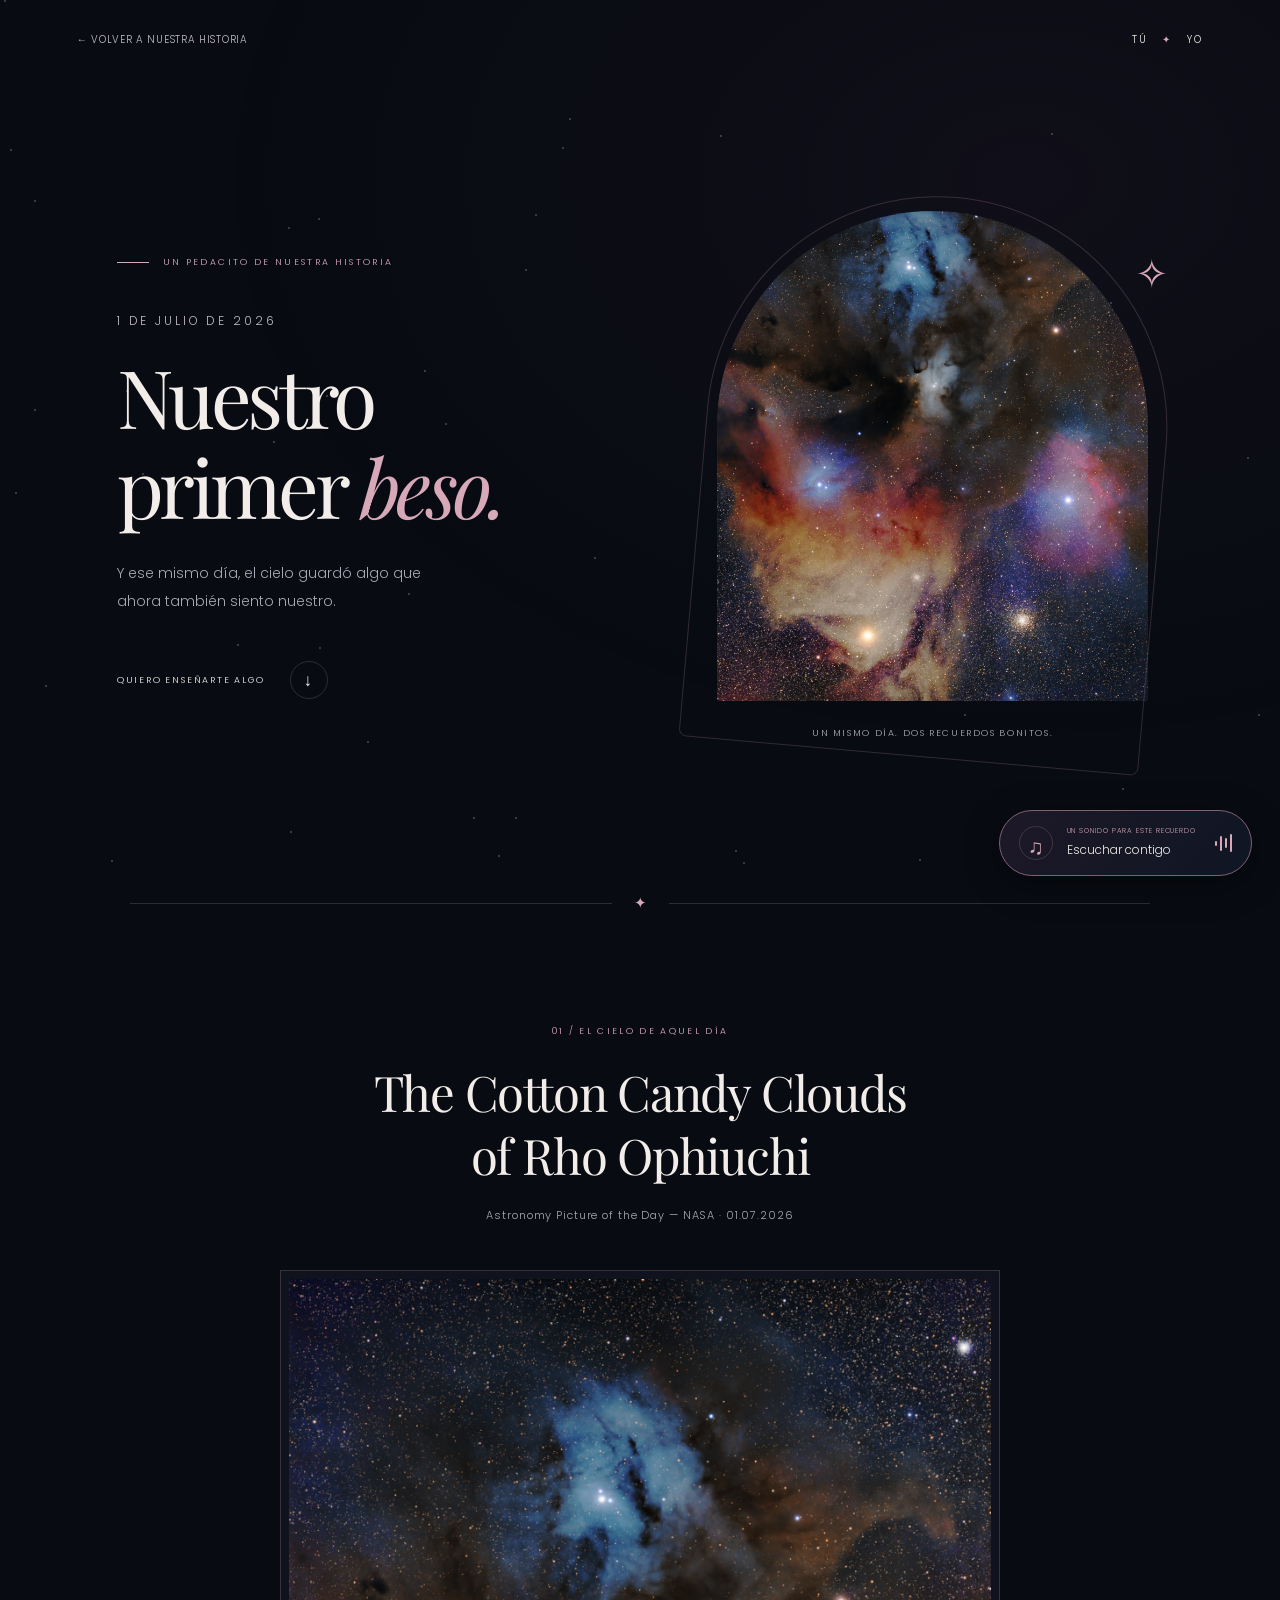
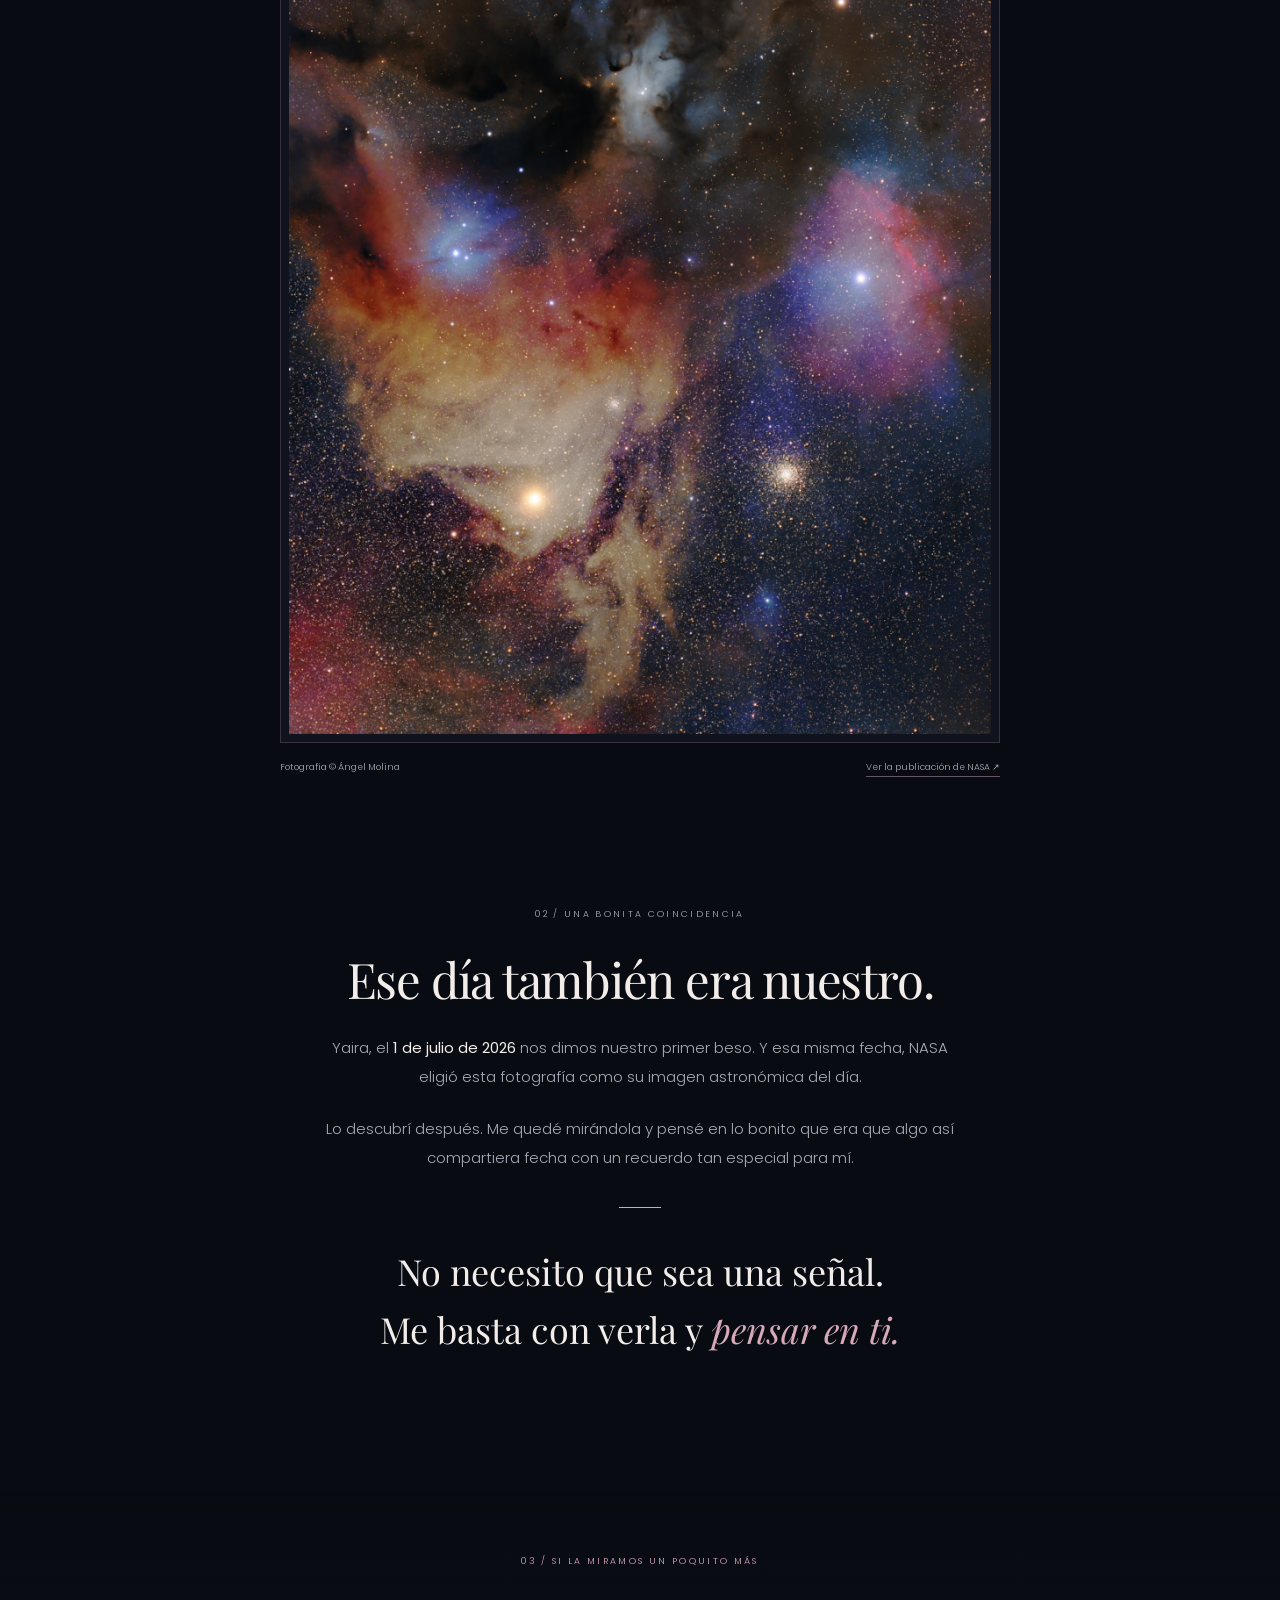
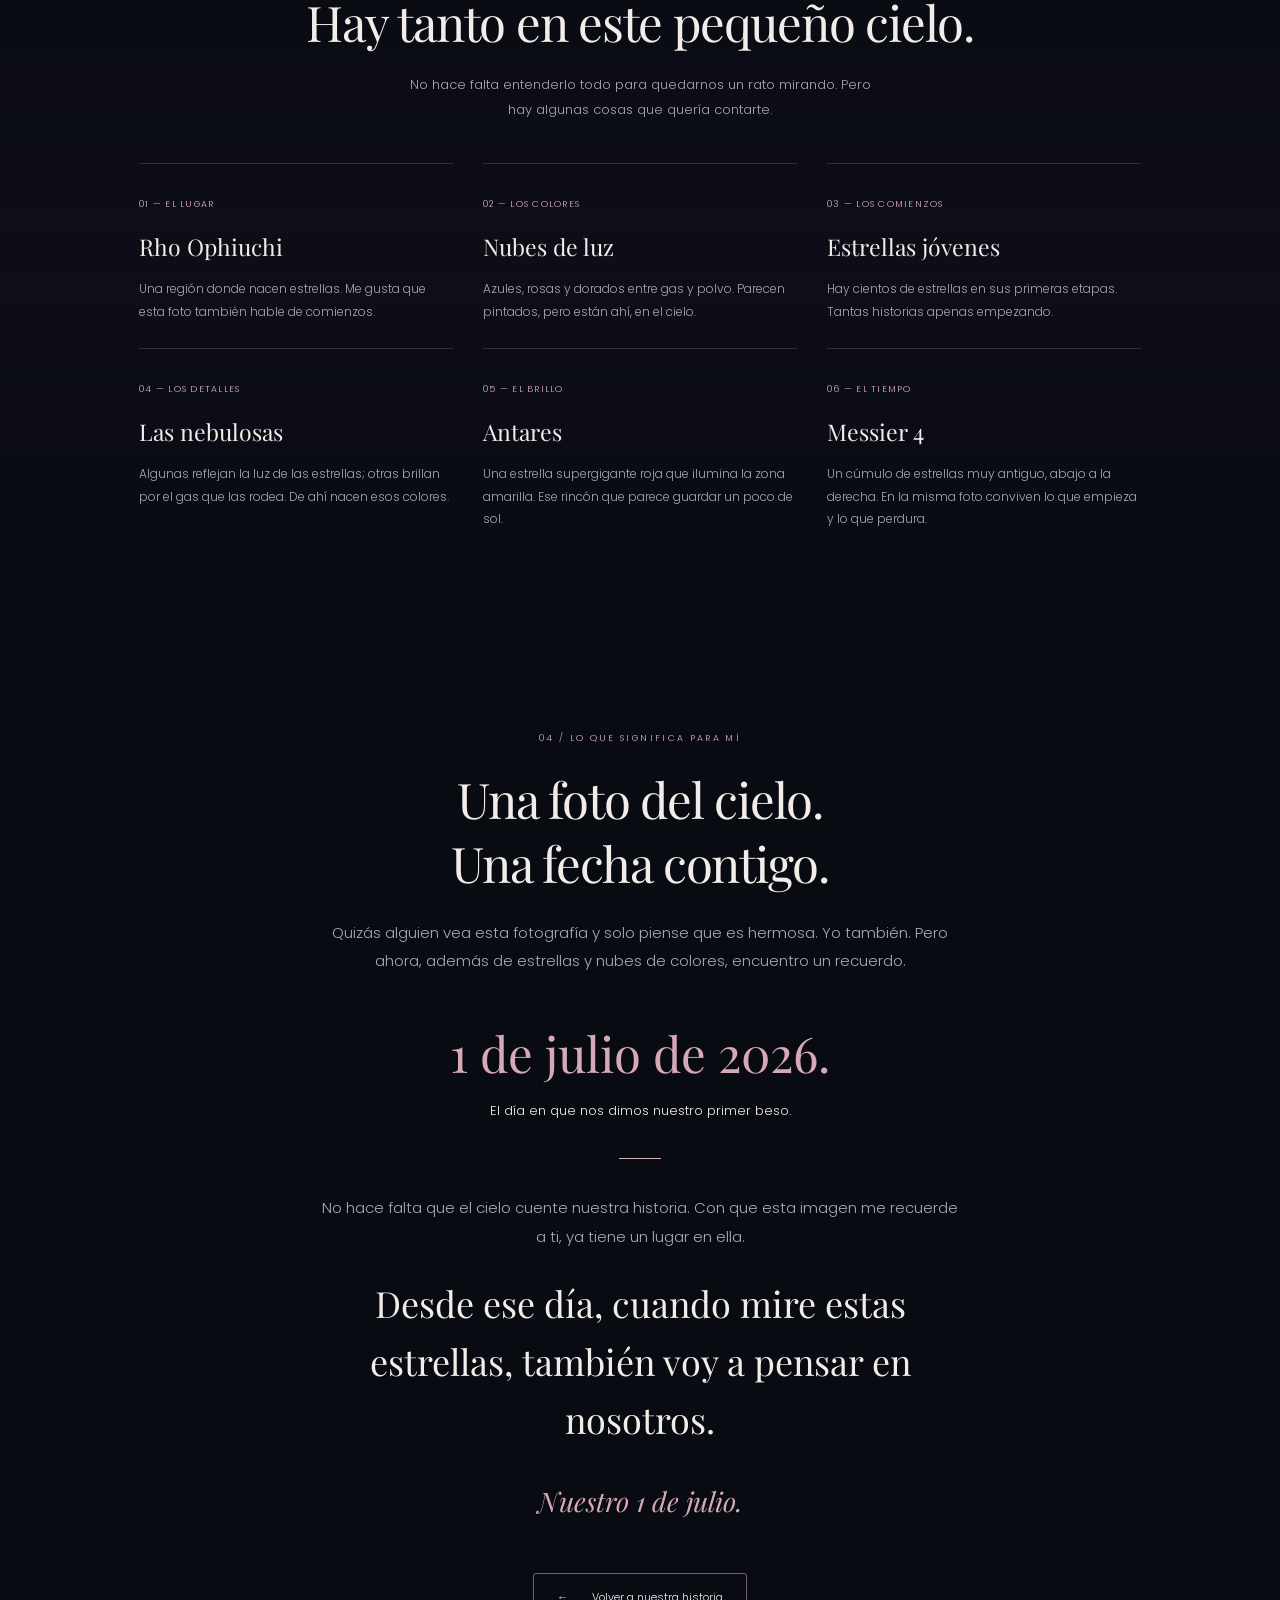
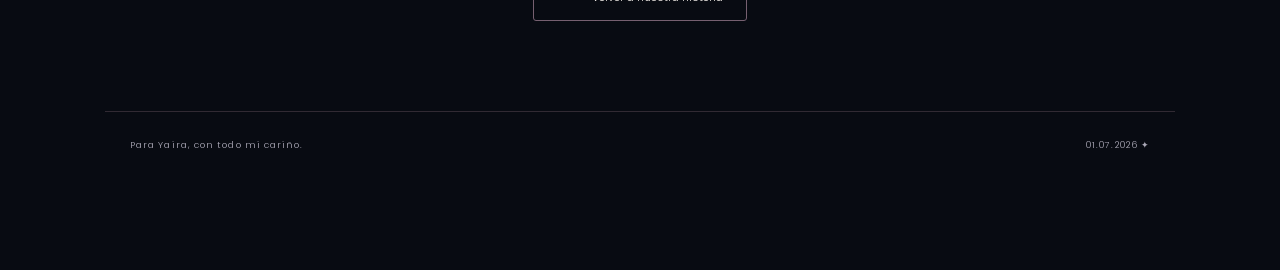
==== index.html.html @ fe2e365d "Add themed music player with play and pause controls" ====
<!DOCTYPE html>
<html lang="es">
<head>
<meta charset="UTF-8"><meta name="viewport" content="width=device-width, initial-scale=1.0"><meta name="theme-color" content="#080b12">
<meta name="description" content="Para Yaira. Un primer beso, una fotografía del cielo y nuestro 1 de julio de 2026.">
<title>HAYAI</title>
 <link rel="icon" type="image/x-icon" href="img2.ico">
<link rel="stylesheet" href="estilo.css?v=2"><script src="script.js?v=2" defer></script>
</head>
<body>
<div class="stars" aria-hidden="true"></div>
<audio id="our-song" src="musica/interestellar.mp3" preload="none" loop></audio>
<aside class="music-player" aria-label="Música de nuestra historia">
  <p id="music-status" class="music-status" role="status"></p>
  <button id="music-toggle" class="music-toggle" type="button" aria-controls="our-song" aria-label="Reproducir música" aria-pressed="false">
    <span class="music-symbol" aria-hidden="true">♫</span>
    <span class="music-copy"><span class="music-caption">UN SONIDO PARA ESTE RECUERDO</span><span id="music-label">Escuchar contigo</span></span>
    <span class="music-bars" aria-hidden="true"><i></i><i></i><i></i><i></i></span>
  </button>
</aside>
<header><a class="back" href="https://hayai107.github.io/HAYAI2/">← Volver a nuestra historia</a><span>TÚ <b>✦</b> YO</span></header>
<main>
<section class="hero" aria-labelledby="main-title">
<div class="hero-copy"><p class="eyebrow chapter">Un pedacito de nuestra historia</p><p class="date">1 de julio de 2026</p><h1 id="main-title">Nuestro<br>primer <em>beso.</em></h1><p class="intro">Y ese mismo día, el cielo guardó algo que ahora también siento nuestro.</p><a class="discover" href="#el-cielo">Quiero enseñarte algo <span aria-hidden="true">↓</span></a></div>
<figure class="hero-art"><div class="hero-window"><img src="img/nasa.jpg" width="800" height="1202" alt="Nubes azules, rosadas y doradas entre las estrellas de Rho Ophiuchi" fetchpriority="high"></div><span class="spark" aria-hidden="true">✧</span><figcaption>Un mismo día. Dos recuerdos bonitos.</figcaption></figure>
</section>
<div class="divider" aria-hidden="true">✦</div>
<section class="section center reveal" id="el-cielo" aria-labelledby="sky-title"><p class="eyebrow">01 / El cielo de aquel día</p><h2 id="sky-title">The Cotton Candy Clouds<br>of Rho Ophiuchi</h2><p class="subheading">Astronomy Picture of the Day — NASA · 01.07.2026</p><figure class="photo"><a href="img/nasa.jpg" target="_blank" rel="noopener" aria-label="Abrir la fotografía completa en una pestaña nueva"><img src="img/nasa.jpg" width="800" height="1202" alt="Fotografía completa de Rho Ophiuchi, sus nebulosas de colores y la luz dorada de Antares" loading="lazy"></a><figcaption><span>Fotografía © Ángel Molina</span><a class="source" href="https://apod.nasa.gov/apod/ap260701.html" target="_blank" rel="noopener noreferrer">Ver la publicación de NASA ↗</a></figcaption></figure></section>
<section class="section coincidence center reveal" aria-labelledby="coincidence-title"><div class="letter"><p class="eyebrow">02 / Una bonita coincidencia</p><h2 id="coincidence-title">Ese día también era nuestro.</h2><p>Yaira, el <strong>1 de julio de 2026</strong> nos dimos nuestro primer beso. Y esa misma fecha, NASA eligió esta fotografía como su imagen astronómica del día.</p><p>Lo descubrí después. Me quedé mirándola y pensé en lo bonito que era que algo así compartiera fecha con un recuerdo tan especial para mí.</p><div class="small-line" aria-hidden="true"></div><p class="quote">No necesito que sea una señal.<br>Me basta con verla y <em>pensar en ti.</em></p></div></section>
<div class="details-section"><section class="section center reveal" aria-labelledby="details-title"><p class="eyebrow">03 / Si la miramos un poquito más</p><h2 id="details-title">Hay tanto en este pequeño cielo.</h2><p class="details-intro">No hace falta entenderlo todo para quedarnos un rato mirando. Pero hay algunas cosas que quería contarte.</p><div class="details">
<article><span class="number">01 — EL LUGAR</span><h3>Rho Ophiuchi</h3><p>Una región donde nacen estrellas. Me gusta que esta foto también hable de comienzos.</p></article>
<article><span class="number">02 — LOS COLORES</span><h3>Nubes de luz</h3><p>Azules, rosas y dorados entre gas y polvo. Parecen pintados, pero están ahí, en el cielo.</p></article>
<article><span class="number">03 — LOS COMIENZOS</span><h3>Estrellas jóvenes</h3><p>Hay cientos de estrellas en sus primeras etapas. Tantas historias apenas empezando.</p></article>
<article><span class="number">04 — LOS DETALLES</span><h3>Las nebulosas</h3><p>Algunas reflejan la luz de las estrellas; otras brillan por el gas que las rodea. De ahí nacen esos colores.</p></article>
<article><span class="number">05 — EL BRILLO</span><h3>Antares</h3><p>Una estrella supergigante roja que ilumina la zona amarilla. Ese rincón que parece guardar un poco de sol.</p></article>
<article><span class="number">06 — EL TIEMPO</span><h3>Messier 4</h3><p>Un cúmulo de estrellas muy antiguo, abajo a la derecha. En la misma foto conviven lo que empieza y lo que perdura.</p></article>
</div></section></div>
<section class="section closing center reveal" aria-labelledby="closing-title"><p class="eyebrow">04 / Lo que significa para mí</p><h2 id="closing-title">Una foto del cielo.<br>Una fecha contigo.</h2><div class="letter"><p>Quizás alguien vea esta fotografía y solo piense que es hermosa. Yo también. Pero ahora, además de estrellas y nubes de colores, encuentro un recuerdo.</p></div><p class="closing-date">1 de julio de 2026.</p><p class="kiss">El día en que nos dimos nuestro primer beso.</p><div class="small-line" aria-hidden="true"></div><div class="letter"><p>No hace falta que el cielo cuente nuestra historia. Con que esta imagen me recuerde a ti, ya tiene un lugar en ella.</p><p class="quote">Desde ese día, cuando mire estas estrellas, también voy a pensar en nosotros.</p></div><p class="signature">Nuestro 1 de julio.</p><a class="button" href="https://hayai107.github.io/HAYAI2/"><span aria-hidden="true">←</span> Volver a nuestra historia</a></section>
</main><footer><span>Para Yaira, con todo mi cariño.</span><span>01.07.2026 ✦</span></footer>
</body></html>
---- estilo.css ----
@import url('https://fonts.googleapis.com/css2?family=Playfair+Display:ital,wght@0,400;0,500;1,400&family=Poppins:wght@300;400;500&display=swap');
:root{color-scheme:dark;--bg:#080b12;--ink:#f2ede8;--muted:#aaa8b6;--rose:#d7a9b8;--line:rgba(215,169,184,.2)}
*{box-sizing:border-box}html{scroll-behavior:smooth;scroll-padding-top:30px}body{margin:0;background:var(--bg);color:var(--ink);font:300 15px/1.9 'Poppins',sans-serif}a{color:inherit;text-decoration:none}a:focus-visible{outline:2px solid var(--rose);outline-offset:7px}::selection{background:#70455e;color:white}body:before{content:'';position:fixed;inset:0;pointer-events:none;background:radial-gradient(ellipse at 80% 20%,#33203833,transparent 55%);z-index:-1}.stars{position:fixed;inset:0;overflow:hidden;pointer-events:none;z-index:-1}.stars i{position:absolute;width:2px;height:2px;background:#ddd9ee;border-radius:50%;opacity:.3;animation:twinkle 8s ease-in-out infinite alternate}
header{max-width:1320px;margin:auto;padding:30px 6%;display:flex;justify-content:space-between;align-items:center;font-size:10px;letter-spacing:.22em;text-transform:uppercase}.back{letter-spacing:.07em;color:#c5bdca;transition:color .2s}.back:hover{color:var(--rose)}header b{color:var(--rose);padding:0 9px;font-weight:400}.chapter{display:flex;gap:14px;align-items:center}.chapter:before{content:'';width:32px;height:1px;background:var(--rose)}
.hero{max-width:1200px;margin:auto;min-height:calc(100svh - 90px);padding:70px 6% 85px;display:grid;grid-template-columns:1.15fr 1fr;gap:55px;align-items:center}.hero-copy{position:relative;z-index:1}.date{font-size:12px;letter-spacing:.24em;text-transform:uppercase;margin:39px 0 18px;color:#c5bdca}h1,h2,h3,.quote,.closing-date{font-family:'Playfair Display',Georgia,serif;font-weight:400}h1{font-size:clamp(56px,6.3vw,88px);line-height:1.12;letter-spacing:-.055em;margin:0 0 28px}h1 em{font-weight:400;color:var(--rose)}.intro{max-width:350px;font-size:14px;color:var(--muted);line-height:2}.discover{display:inline-flex;gap:25px;align-items:center;margin-top:32px;text-transform:uppercase;letter-spacing:.2em;font-size:9px}.discover span{display:grid;place-items:center;border:1px solid var(--line);border-radius:50%;width:38px;height:38px;font-size:17px;transition:transform .2s}.discover:hover span{transform:translateY(4px)}
.hero-art{position:relative;margin:0;padding:15px}.hero-art:before{content:'';position:absolute;inset:0;border:1px solid var(--line);border-radius:240px 240px 8px 8px;transform:rotate(5deg);pointer-events:none}.hero-window{overflow:hidden;border-radius:240px 240px 3px 3px;background:#141421}.hero-window img{width:100%;height:490px;object-fit:cover;display:block;animation:drift 22s ease-in-out infinite alternate}.hero-art figcaption{font-size:9px;letter-spacing:.18em;text-transform:uppercase;text-align:center;margin:24px 0 0;color:var(--muted)}.spark{position:absolute;right:-6px;top:40px;color:var(--rose);font-size:40px}
.divider{display:flex;align-items:center;gap:22px;max-width:1070px;margin:0 auto;color:var(--rose);padding:0 25px}.divider:before,.divider:after{content:'';height:1px;background:var(--line);flex:1}.section{padding:105px 24px;max-width:1050px;margin:auto}.eyebrow{font-size:9px;letter-spacing:.26em;text-transform:uppercase;color:var(--rose);margin:0 0 20px}.center{text-align:center}h2{font-size:clamp(32px,4vw,49px);line-height:1.3;letter-spacing:-.025em;margin:0 0 18px}.subheading{color:var(--muted);font-size:11px;letter-spacing:.08em}.photo{margin:44px auto 0;max-width:720px}.photo>a{display:block;overflow:hidden;border:1px solid var(--line);padding:8px;background:#10131d}.photo img{display:block;width:100%;height:auto}.photo figcaption{display:flex;justify-content:space-between;gap:15px;flex-wrap:wrap;margin-top:16px;font-size:9px;color:var(--muted)}.source{border-bottom:1px solid #635662}.letter{max-width:650px;margin:auto}.letter p{color:var(--muted);margin:24px 0}.letter strong{color:var(--ink);font-weight:400}.quote{font-size:clamp(25px,3.4vw,36px);line-height:1.6;color:var(--ink)!important}.quote em{color:var(--rose)}.coincidence{padding-top:0}.small-line{width:42px;height:1px;background:var(--rose);margin:35px auto}
.details-section{background:linear-gradient(180deg,transparent,#18132266,transparent)}.details-section .section{padding-top:65px;padding-bottom:65px}.details-intro{max-width:480px;margin:20px auto 40px;color:var(--muted);font-size:13px}.details{display:grid;grid-template-columns:repeat(3,1fr);gap:0 30px;text-align:left}.details article{border-top:1px solid var(--line);padding:24px 0}.number{font-size:9px;letter-spacing:.14em;color:var(--rose)}h3{font-size:23px;margin:9px 0}.details article p{font-size:12px;line-height:1.9;color:var(--muted);margin:0}.closing{max-width:690px;padding-top:110px;padding-bottom:90px}.closing-date{font-size:clamp(30px,5vw,49px);color:var(--rose);margin:30px 0 0}.kiss{margin-top:0;color:var(--ink);font-size:13px}.signature{font-family:'Playfair Display',Georgia,serif;font-style:italic;color:var(--rose);font-size:27px;margin:28px 0 45px}.button{display:inline-flex;align-items:center;gap:24px;border:1px solid #766070;border-radius:3px;padding:13px 23px;font-size:11px;transition:background .2s,border-color .2s}.button:hover{background:#332231;border-color:var(--rose)}footer{border-top:1px solid var(--line);padding:25px;display:flex;justify-content:space-between;max-width:1070px;margin:auto;font-size:9px;letter-spacing:.12em;color:var(--muted)}
.reveal{opacity:1}.motion .reveal{opacity:0;transform:translateY(18px);transition:opacity 1.1s ease,transform 1.1s ease}.motion .reveal.visible{opacity:1;transform:none}.hero-copy{animation:appear 1.4s ease both}.hero-art{animation:appear 2s .2s ease both}@keyframes appear{from{opacity:0;transform:translateY(15px)}to{opacity:1;transform:none}}@keyframes drift{to{transform:scale(1.045)}}@keyframes twinkle{to{opacity:.65;transform:translateY(-10px)}}
@media(min-width:1500px){.hero{min-height:800px}}@media(max-width:700px){header{padding:24px 23px;font-size:9px}.back{font-size:9px}.hero{grid-template-columns:1fr;gap:44px;padding:55px 28px 65px;min-height:auto}.chapter{font-size:8px}.date{margin-top:30px;font-size:10px}h1{font-size:63px}.intro{max-width:320px}.hero-art{max-width:330px;width:100%;margin:auto}.hero-window img{height:380px}.discover{margin-top:20px}.section{padding:75px 25px}.coincidence{padding-top:0}.details{grid-template-columns:1fr 1fr;gap:0 22px}.details article p{font-size:11px}h3{font-size:21px}.photo{margin-top:30px}.photo figcaption{font-size:8px;text-align:left}.closing{padding-bottom:65px}footer{font-size:8px;padding:23px;gap:20px}.spark{right:0}}
@media(prefers-reduced-motion:reduce){html{scroll-behavior:auto}*,*:before,*:after{animation:none!important;transition:none!important}.motion .reveal{opacity:1;transform:none}}

/* Un pequeño reproductor que acompaña la lectura. */
.music-player{position:fixed;right:28px;bottom:max(24px,env(safe-area-inset-bottom));z-index:10;max-width:calc(100vw - 32px)}
.music-toggle{display:flex;align-items:center;gap:14px;width:100%;min-height:66px;padding:12px 19px;border:1px solid #806173;border-radius:40px;background:linear-gradient(125deg,#1e1929f5,#101725f5);color:var(--ink);box-shadow:0 8px 35px #0006;backdrop-filter:blur(16px);font:inherit;text-align:left;cursor:pointer;transition:border-color .25s,box-shadow .25s,transform .25s}
.music-toggle:hover{border-color:var(--rose);transform:translateY(-2px);box-shadow:0 10px 35px #0008}.music-toggle:focus-visible{outline:2px solid var(--rose);outline-offset:5px}.music-toggle:disabled{cursor:wait;opacity:.8}.music-symbol{display:grid;place-items:center;width:34px;height:34px;border:1px solid var(--line);border-radius:50%;color:var(--rose);font-size:21px}.music-copy{display:flex;flex-direction:column;gap:2px}.music-caption{font-size:7px;letter-spacing:.13em;color:var(--rose)}#music-label{font-size:12px}.music-bars{display:flex;align-items:center;gap:3px;height:22px;margin-left:5px}.music-bars i{width:2px;height:5px;border-radius:2px;background:var(--rose);animation:music-wave 1s ease-in-out infinite alternate;animation-play-state:paused}.music-bars i:nth-child(2){height:15px;animation-delay:-.4s}.music-bars i:nth-child(3){height:10px;animation-delay:-.7s}.music-bars i:nth-child(4){height:18px;animation-delay:-.2s}.is-playing .music-bars i{animation-play-state:running}.music-status{max-width:290px;margin:0 8px 9px;font-size:11px;color:var(--rose);background:var(--bg);border-radius:8px}.music-status:empty{display:none}footer{padding-bottom:115px}@keyframes music-wave{to{transform:scaleY(.35)}}
@media(max-width:700px){.music-player{right:16px;bottom:max(16px,env(safe-area-inset-bottom))}.music-toggle{min-height:60px;padding:10px 15px;gap:10px}.music-caption{font-size:6px}.music-symbol{width:30px;height:30px}#music-label{font-size:11px}}
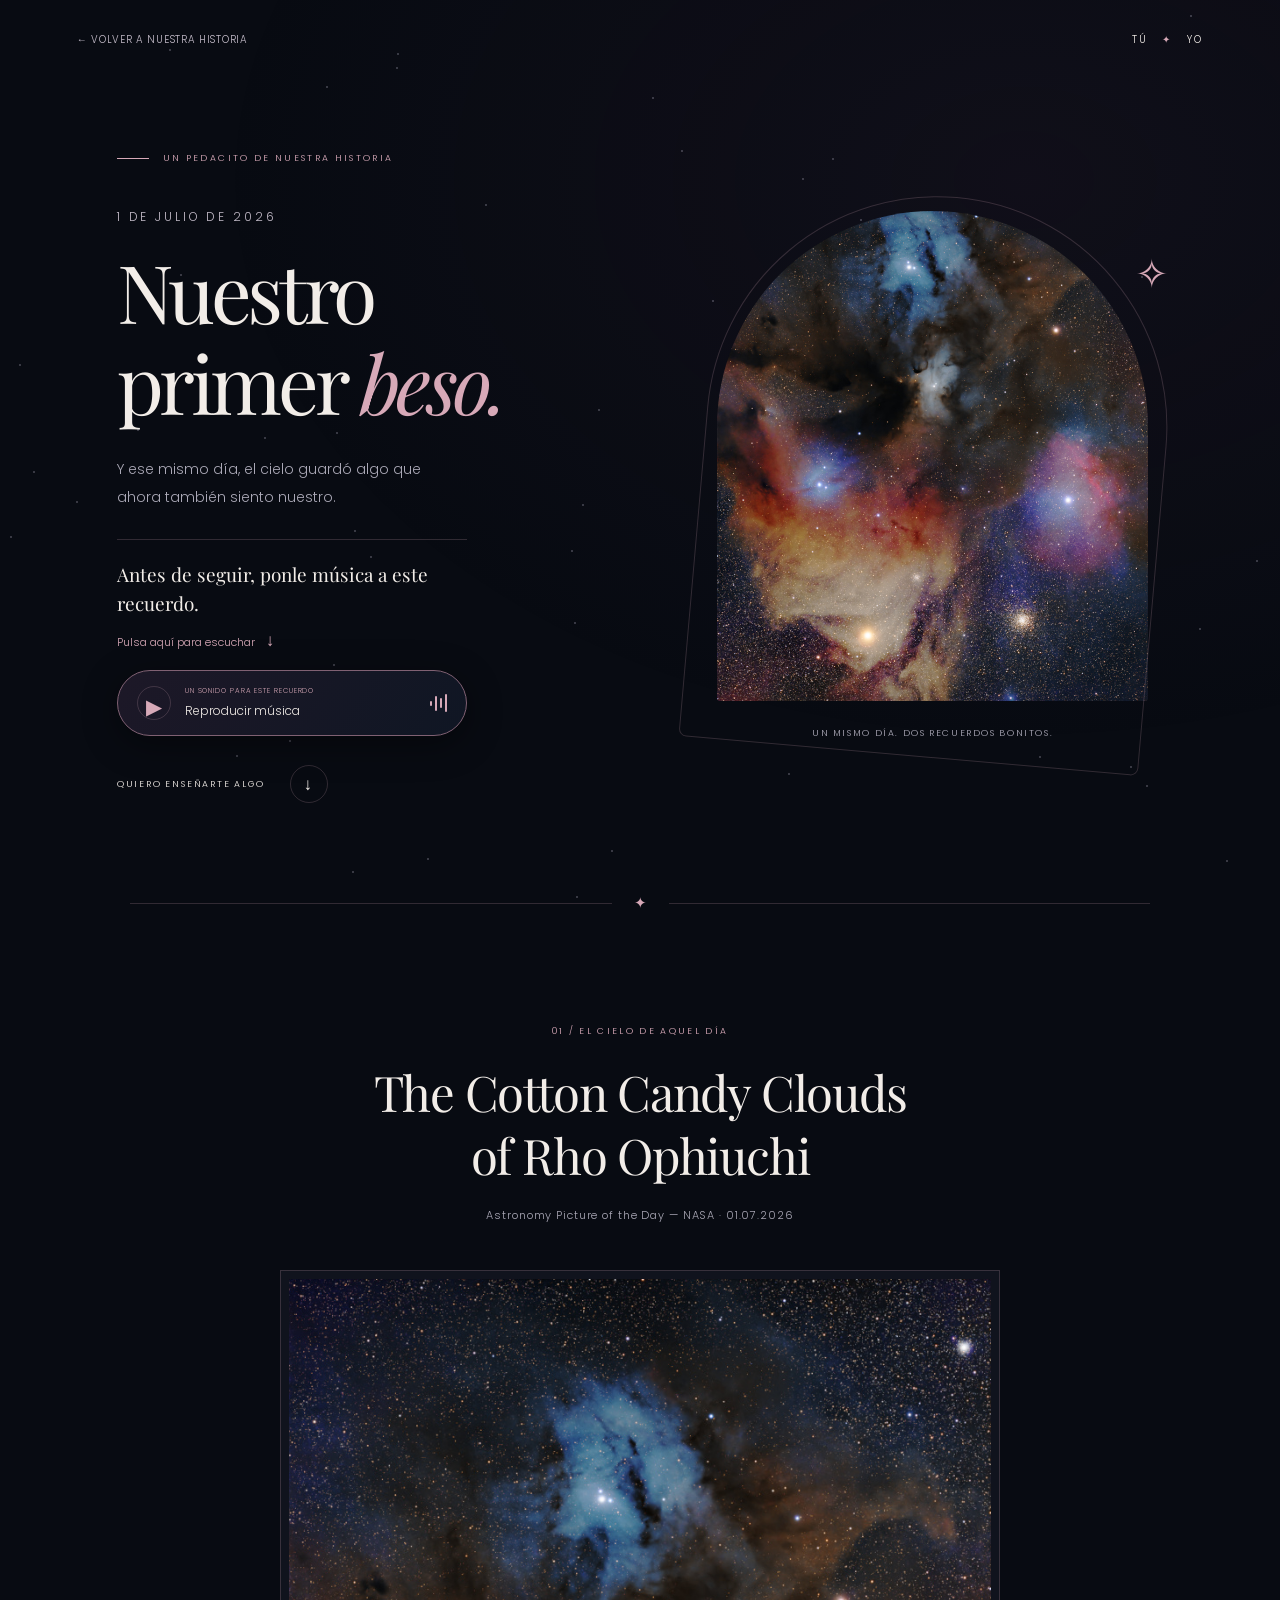
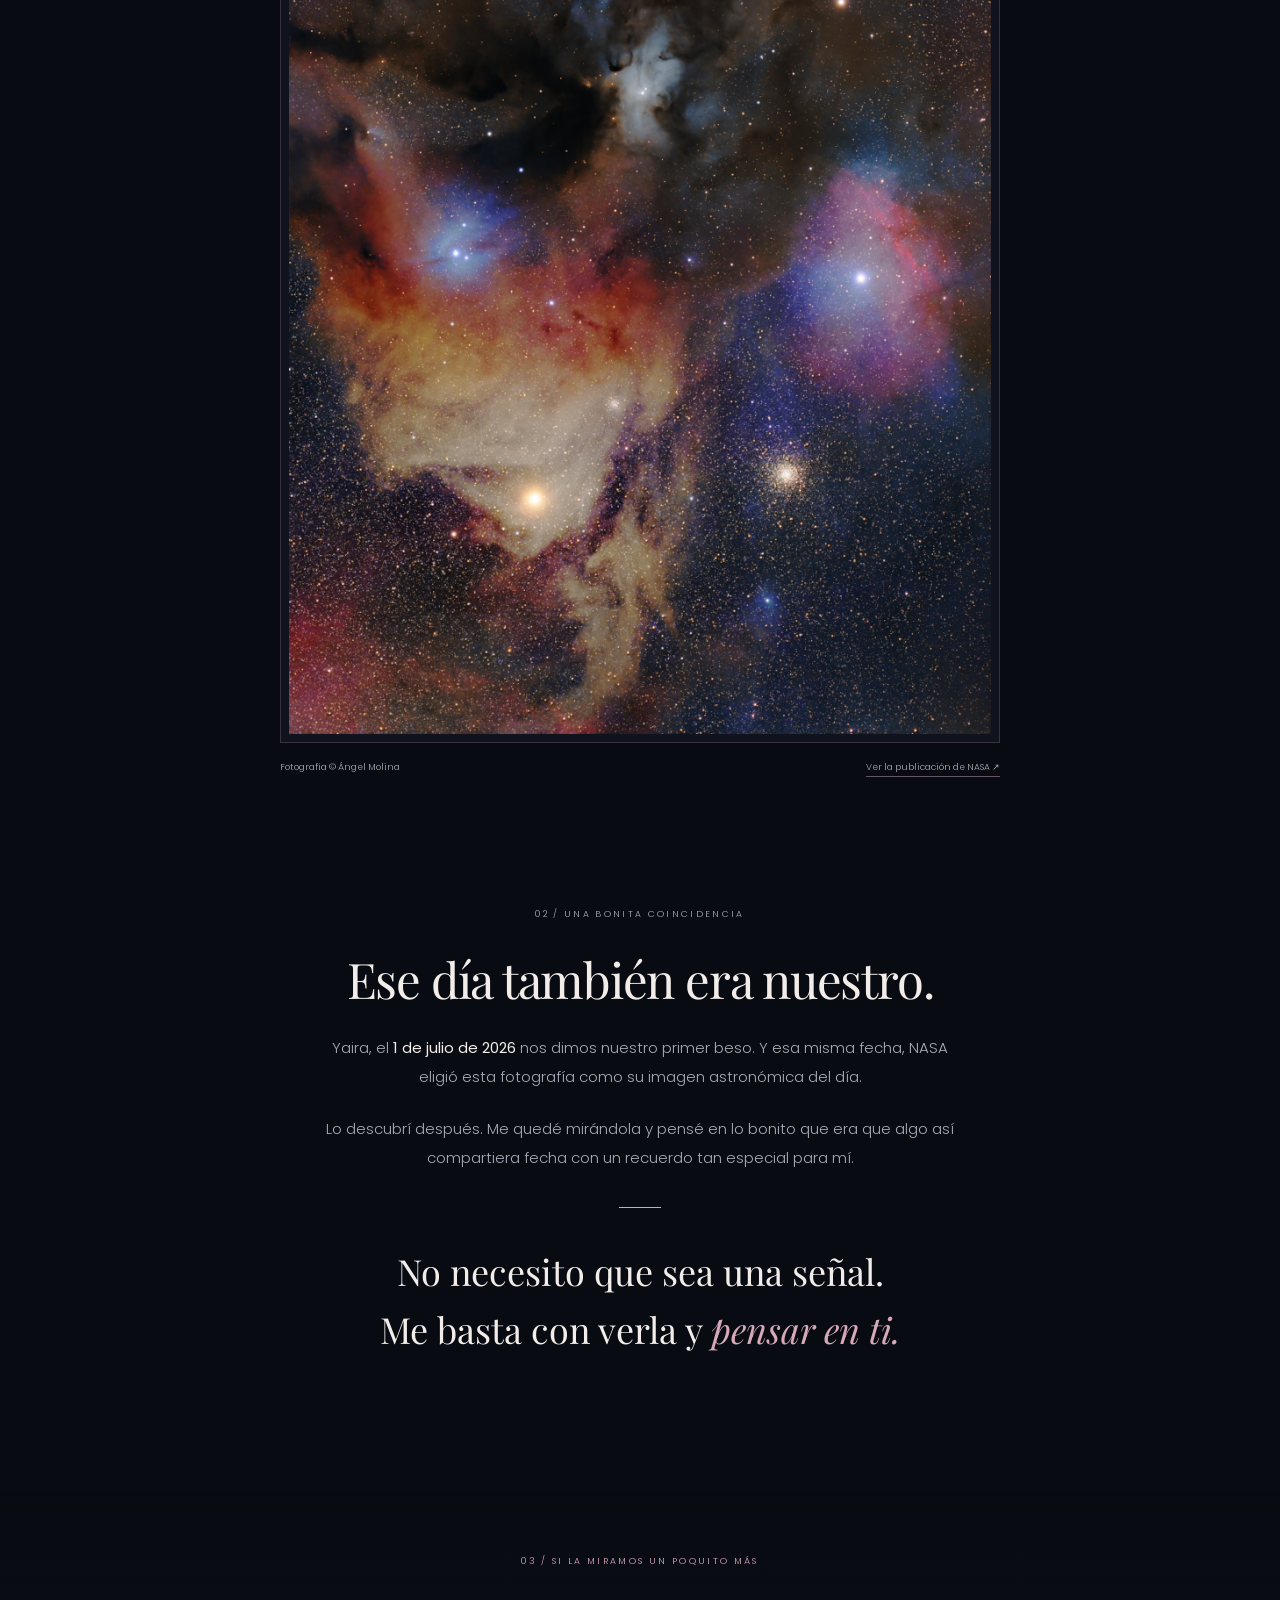
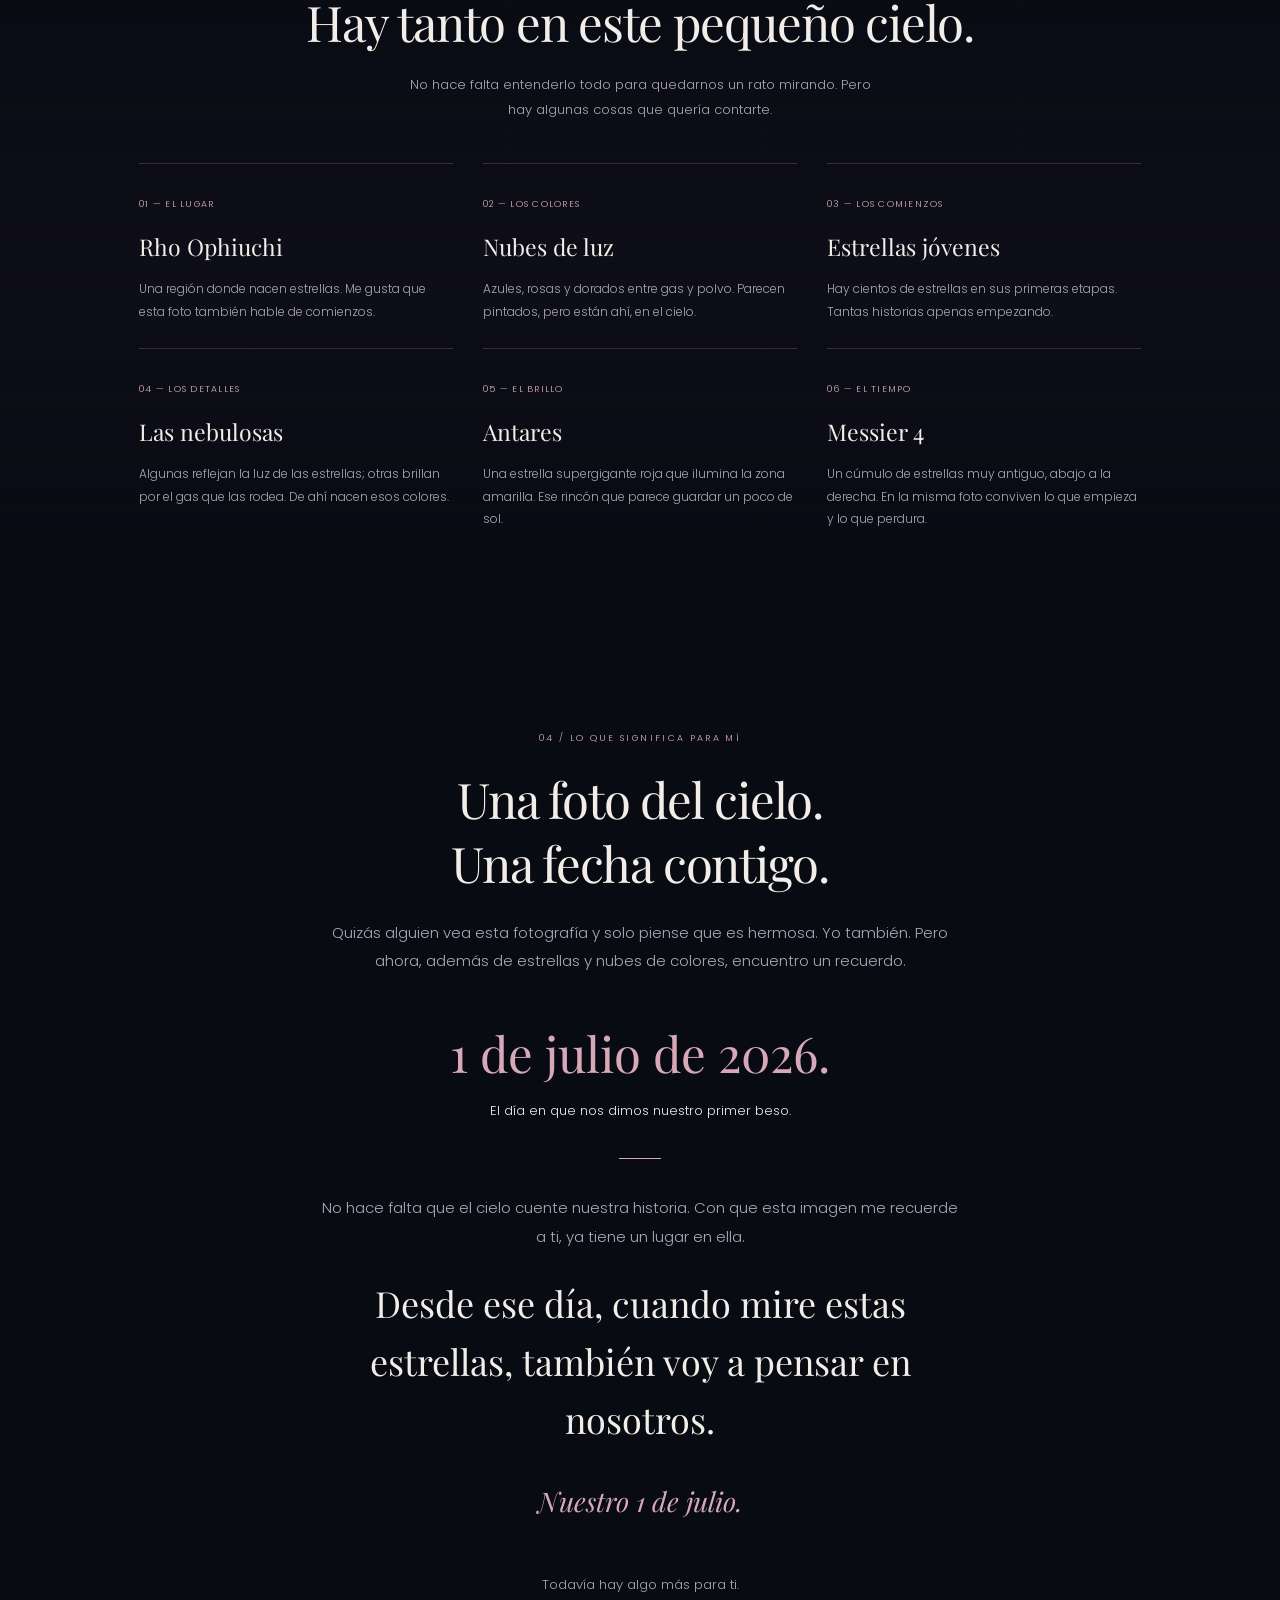
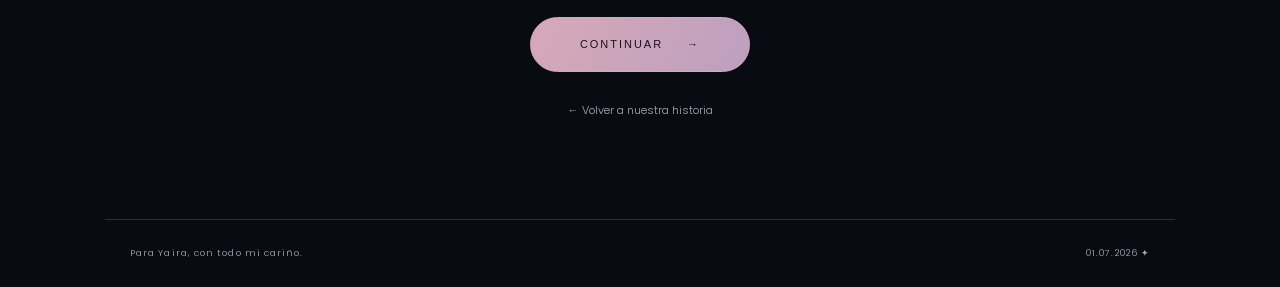
==== commit 4c692db1: "Place music in introduction and add HAYAI4 continuation" ====
--- a/index.html.html
+++ b/index.html.html
@@ -5,23 +5,26 @@
 <meta name="description" content="Para Yaira. Un primer beso, una fotografía del cielo y nuestro 1 de julio de 2026.">
 <title>HAYAI</title>
  <link rel="icon" type="image/x-icon" href="img2.ico">
-<link rel="stylesheet" href="estilo.css?v=2"><script src="script.js?v=2" defer></script>
+<link rel="stylesheet" href="estilo.css?v=3"><script src="script.js?v=3" defer></script>
 </head>
 <body>
 <div class="stars" aria-hidden="true"></div>
 <audio id="our-song" src="musica/interestellar.mp3" preload="none" loop></audio>
-<aside class="music-player" aria-label="Música de nuestra historia">
+
+<header><a class="back" href="https://hayai107.github.io/HAYAI2/">← Volver a nuestra historia</a><span>TÚ <b>✦</b> YO</span></header>
+<main>
+<section class="hero" aria-labelledby="main-title">
+<div class="hero-copy"><p class="eyebrow chapter">Un pedacito de nuestra historia</p><p class="date">1 de julio de 2026</p><h1 id="main-title">Nuestro<br>primer <em>beso.</em></h1><p class="intro">Y ese mismo día, el cielo guardó algo que ahora también siento nuestro.</p><aside class="music-player" aria-label="Música de nuestra historia">
+  <p class="music-invitation">Antes de seguir, ponle música a este recuerdo.</p>
+  <p class="music-hint" id="music-hint">Pulsa aquí para escuchar <span aria-hidden="true">↓</span></p>
   <p id="music-status" class="music-status" role="status"></p>
-  <button id="music-toggle" class="music-toggle" type="button" aria-controls="our-song" aria-label="Reproducir música" aria-pressed="false">
-    <span class="music-symbol" aria-hidden="true">♫</span>
-    <span class="music-copy"><span class="music-caption">UN SONIDO PARA ESTE RECUERDO</span><span id="music-label">Escuchar contigo</span></span>
+  <button id="music-toggle" class="music-toggle" type="button" aria-controls="our-song" aria-describedby="music-hint" aria-label="Reproducir música" aria-pressed="false">
+    <span class="music-symbol" aria-hidden="true">▶</span>
+    <span class="music-copy"><span class="music-caption">UN SONIDO PARA ESTE RECUERDO</span><span id="music-label">Reproducir música</span></span>
     <span class="music-bars" aria-hidden="true"><i></i><i></i><i></i><i></i></span>
   </button>
 </aside>
-<header><a class="back" href="https://hayai107.github.io/HAYAI2/">← Volver a nuestra historia</a><span>TÚ <b>✦</b> YO</span></header>
-<main>
-<section class="hero" aria-labelledby="main-title">
-<div class="hero-copy"><p class="eyebrow chapter">Un pedacito de nuestra historia</p><p class="date">1 de julio de 2026</p><h1 id="main-title">Nuestro<br>primer <em>beso.</em></h1><p class="intro">Y ese mismo día, el cielo guardó algo que ahora también siento nuestro.</p><a class="discover" href="#el-cielo">Quiero enseñarte algo <span aria-hidden="true">↓</span></a></div>
+<a class="discover" href="#el-cielo">Quiero enseñarte algo <span aria-hidden="true">↓</span></a></div>
 <figure class="hero-art"><div class="hero-window"><img src="img/nasa.jpg" width="800" height="1202" alt="Nubes azules, rosadas y doradas entre las estrellas de Rho Ophiuchi" fetchpriority="high"></div><span class="spark" aria-hidden="true">✧</span><figcaption>Un mismo día. Dos recuerdos bonitos.</figcaption></figure>
 </section>
 <div class="divider" aria-hidden="true">✦</div>
@@ -35,6 +38,6 @@
 <article><span class="number">05 — EL BRILLO</span><h3>Antares</h3><p>Una estrella supergigante roja que ilumina la zona amarilla. Ese rincón que parece guardar un poco de sol.</p></article>
 <article><span class="number">06 — EL TIEMPO</span><h3>Messier 4</h3><p>Un cúmulo de estrellas muy antiguo, abajo a la derecha. En la misma foto conviven lo que empieza y lo que perdura.</p></article>
 </div></section></div>
-<section class="section closing center reveal" aria-labelledby="closing-title"><p class="eyebrow">04 / Lo que significa para mí</p><h2 id="closing-title">Una foto del cielo.<br>Una fecha contigo.</h2><div class="letter"><p>Quizás alguien vea esta fotografía y solo piense que es hermosa. Yo también. Pero ahora, además de estrellas y nubes de colores, encuentro un recuerdo.</p></div><p class="closing-date">1 de julio de 2026.</p><p class="kiss">El día en que nos dimos nuestro primer beso.</p><div class="small-line" aria-hidden="true"></div><div class="letter"><p>No hace falta que el cielo cuente nuestra historia. Con que esta imagen me recuerde a ti, ya tiene un lugar en ella.</p><p class="quote">Desde ese día, cuando mire estas estrellas, también voy a pensar en nosotros.</p></div><p class="signature">Nuestro 1 de julio.</p><a class="button" href="https://hayai107.github.io/HAYAI2/"><span aria-hidden="true">←</span> Volver a nuestra historia</a></section>
+<section class="section closing center reveal" aria-labelledby="closing-title"><p class="eyebrow">04 / Lo que significa para mí</p><h2 id="closing-title">Una foto del cielo.<br>Una fecha contigo.</h2><div class="letter"><p>Quizás alguien vea esta fotografía y solo piense que es hermosa. Yo también. Pero ahora, además de estrellas y nubes de colores, encuentro un recuerdo.</p></div><p class="closing-date">1 de julio de 2026.</p><p class="kiss">El día en que nos dimos nuestro primer beso.</p><div class="small-line" aria-hidden="true"></div><div class="letter"><p>No hace falta que el cielo cuente nuestra historia. Con que esta imagen me recuerde a ti, ya tiene un lugar en ella.</p><p class="quote">Desde ese día, cuando mire estas estrellas, también voy a pensar en nosotros.</p></div><p class="signature">Nuestro 1 de julio.</p><nav class="chapter-navigation" aria-label="Continuar nuestra historia"><p>Todavía hay algo más para ti.</p><a class="button button-continue" href="https://hayai107.github.io/HAYAI4/">CONTINUAR <span aria-hidden="true">→</span></a><a class="chapter-back" href="https://hayai107.github.io/HAYAI2/">← Volver a nuestra historia</a></nav></section>
 </main><footer><span>Para Yaira, con todo mi cariño.</span><span>01.07.2026 ✦</span></footer>
 </body></html>
--- a/estilo.css
+++ b/estilo.css
@@ -11,7 +11,11 @@
 @media(prefers-reduced-motion:reduce){html{scroll-behavior:auto}*,*:before,*:after{animation:none!important;transition:none!important}.motion .reveal{opacity:1;transform:none}}
 
 /* Un pequeño reproductor que acompaña la lectura. */
-.music-player{position:fixed;right:28px;bottom:max(24px,env(safe-area-inset-bottom));z-index:10;max-width:calc(100vw - 32px)}
+.music-player{position:relative;max-width:350px;margin:28px 0 0;padding:20px 0;border-top:1px solid var(--line)}
 .music-toggle{display:flex;align-items:center;gap:14px;width:100%;min-height:66px;padding:12px 19px;border:1px solid #806173;border-radius:40px;background:linear-gradient(125deg,#1e1929f5,#101725f5);color:var(--ink);box-shadow:0 8px 35px #0006;backdrop-filter:blur(16px);font:inherit;text-align:left;cursor:pointer;transition:border-color .25s,box-shadow .25s,transform .25s}
-.music-toggle:hover{border-color:var(--rose);transform:translateY(-2px);box-shadow:0 10px 35px #0008}.music-toggle:focus-visible{outline:2px solid var(--rose);outline-offset:5px}.music-toggle:disabled{cursor:wait;opacity:.8}.music-symbol{display:grid;place-items:center;width:34px;height:34px;border:1px solid var(--line);border-radius:50%;color:var(--rose);font-size:21px}.music-copy{display:flex;flex-direction:column;gap:2px}.music-caption{font-size:7px;letter-spacing:.13em;color:var(--rose)}#music-label{font-size:12px}.music-bars{display:flex;align-items:center;gap:3px;height:22px;margin-left:5px}.music-bars i{width:2px;height:5px;border-radius:2px;background:var(--rose);animation:music-wave 1s ease-in-out infinite alternate;animation-play-state:paused}.music-bars i:nth-child(2){height:15px;animation-delay:-.4s}.music-bars i:nth-child(3){height:10px;animation-delay:-.7s}.music-bars i:nth-child(4){height:18px;animation-delay:-.2s}.is-playing .music-bars i{animation-play-state:running}.music-status{max-width:290px;margin:0 8px 9px;font-size:11px;color:var(--rose);background:var(--bg);border-radius:8px}.music-status:empty{display:none}footer{padding-bottom:115px}@keyframes music-wave{to{transform:scaleY(.35)}}
-@media(max-width:700px){.music-player{right:16px;bottom:max(16px,env(safe-area-inset-bottom))}.music-toggle{min-height:60px;padding:10px 15px;gap:10px}.music-caption{font-size:6px}.music-symbol{width:30px;height:30px}#music-label{font-size:11px}}
+.music-toggle:hover{border-color:var(--rose);transform:translateY(-2px);box-shadow:0 10px 35px #0008}.music-toggle:focus-visible{outline:2px solid var(--rose);outline-offset:5px}.music-toggle:disabled{cursor:wait;opacity:.8}.music-symbol{display:grid;place-items:center;width:34px;height:34px;border:1px solid var(--line);border-radius:50%;color:var(--rose);font-size:21px}.music-copy{display:flex;flex-direction:column;gap:2px}.music-caption{font-size:7px;letter-spacing:.13em;color:var(--rose)}#music-label{font-size:12px}.music-bars{display:flex;align-items:center;gap:3px;height:22px;margin-left:5px}.music-bars i{width:2px;height:5px;border-radius:2px;background:var(--rose);animation:music-wave 1s ease-in-out infinite alternate;animation-play-state:paused}.music-bars i:nth-child(2){height:15px;animation-delay:-.4s}.music-bars i:nth-child(3){height:10px;animation-delay:-.7s}.music-bars i:nth-child(4){height:18px;animation-delay:-.2s}.is-playing .music-bars i{animation-play-state:running}.music-status{max-width:290px;margin:0 8px 9px;font-size:11px;color:var(--rose);background:var(--bg);border-radius:8px}.music-status:empty{display:none}@keyframes music-wave{to{transform:scaleY(.35)}}
+@media(max-width:700px){.music-player{width:100%}.music-toggle{min-height:60px;padding:10px 15px;gap:10px}.music-caption{font-size:6px}.music-symbol{width:30px;height:30px}#music-label{font-size:11px}}
+
+.music-invitation{margin:0 0 7px;font-family:"Playfair Display",Georgia,serif;font-size:19px;line-height:1.5;color:var(--ink)}
+.music-hint{margin:0 0 14px;font-size:11px;color:var(--rose)}.music-hint span{display:inline-block;margin-left:8px;font-size:17px}.music-copy{flex:1}.music-symbol{flex-shrink:0}.music-player+.discover{margin-top:9px}
+.chapter-navigation{display:flex;flex-direction:column;align-items:center;gap:20px}.chapter-navigation p{margin:0;color:var(--muted);font-size:13px}.button-continue{background:linear-gradient(120deg,#d7a9b8,#bd9fbf);border-color:var(--rose);color:#19111f;font-weight:500;letter-spacing:.18em;min-width:220px;justify-content:center;border-radius:30px;padding:16px 30px}.button-continue:hover{background:#e3c0cc;color:#19111f}.chapter-back{font-size:11px;color:var(--muted);padding:8px}.chapter-back:hover{color:var(--rose)}
